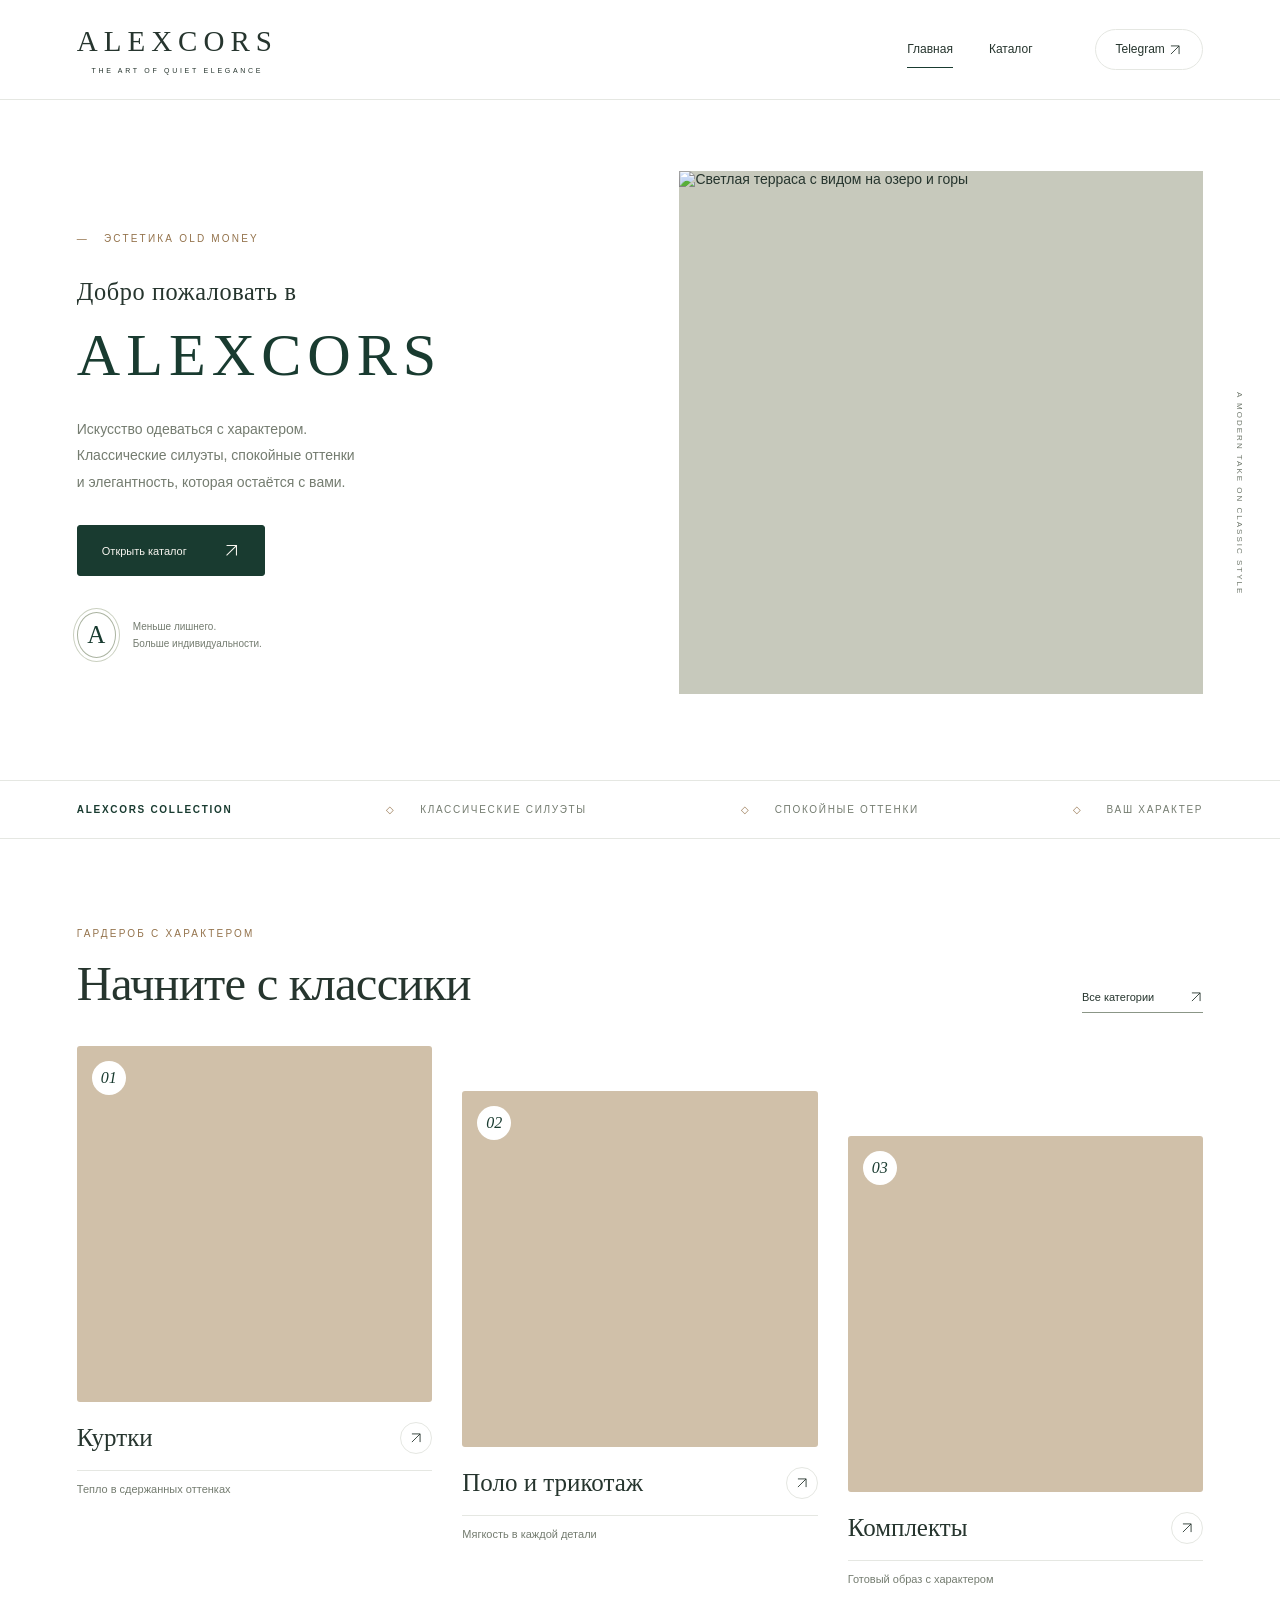
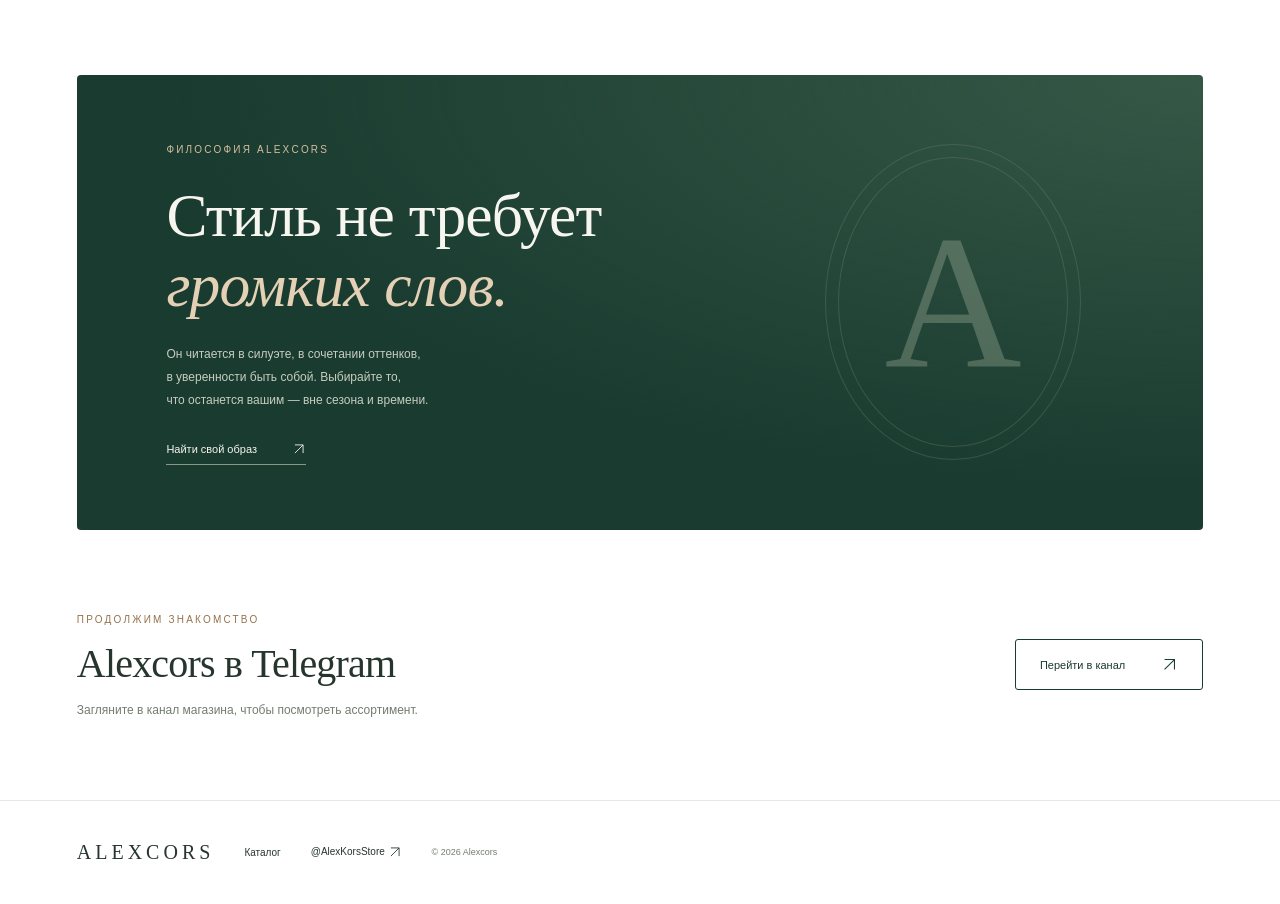
==== index.html @ 7e3880f1 "Add files via upload" ====
<!doctype html><html lang="ru"><head><meta charset="utf-8"><meta name="viewport" content="width=device-width,initial-scale=1"><title>Alexcors</title><meta name="description" content="Alexcors — одежда в эстетике Old Money. Куртки, поло и трикотаж, брюки, комплекты и обувь."><link rel="stylesheet" href="styles.css?v=4"><link rel="icon" href="assets/favicon.svg" type="image/svg+xml"></head><body><svg xmlns="http://www.w3.org/2000/svg" width="0" height="0" aria-hidden="true" focusable="false" style="position:absolute;overflow:hidden"><defs><filter id="photo-sharpen" color-interpolation-filters="sRGB"><feConvolveMatrix order="3" kernelMatrix="0 -0.12 0 -0.12 1.48 -0.12 0 -0.12 0" divisor="1" bias="0" preserveAlpha="true" edgeMode="duplicate"/></filter></defs></svg><header><a class="brand" href="index.html" aria-label="Alexcors — главная">ALEXCORS<small>THE ART OF QUIET ELEGANCE</small></a><nav aria-label="Основная навигация"><a href="index.html" aria-current=page>Главная</a><a href="catalog.html" >Каталог</a><a href="https://t.me/AlexKorsStore" target="_blank" rel="noopener">Telegram <svg class="arrow" viewBox="0 0 24 24" fill="none" aria-hidden="true"><path d="M5 19 19 5M5 5h14v14" stroke="currentColor" stroke-width="1.5"/></svg></a></nav></header><main><section class="hero"><div class="hero-copy"><span class="eyebrow">— &nbsp; ЭСТЕТИКА OLD MONEY</span><h1 class="welcome-title"><span>Добро пожаловать в</span><em>ALEXCORS</em></h1><p>Искусство одеваться с характером.<br>Классические силуэты, спокойные оттенки<br>и элегантность, которая остаётся с вами.</p><a class="button" href="catalog.html">Открыть каталог <svg class="arrow" viewBox="0 0 24 24" fill="none" aria-hidden="true"><path d="M5 19 19 5M5 5h14v14" stroke="currentColor" stroke-width="1.5"/></svg></a><div class="hero-foot"><span class="seal" aria-hidden="true">A</span><span>Меньше лишнего.<br>Больше индивидуальности.</span></div></div><div class="hero-image"><img class="hero-landscape" src="assets/lakeside-terrace.png" alt="Светлая терраса с видом на озеро и горы" fetchpriority="high"></div><span class="vertical" aria-hidden="true">A MODERN TAKE ON CLASSIC STYLE</span></section><div class="style-strip" aria-label="Стиль Alexcors"><span>ALEXCORS COLLECTION</span><span>Классические силуэты</span><span>Спокойные оттенки</span><span>Ваш характер</span></div><section class="section categories"><div class="section-heading"><div><span class="eyebrow">ГАРДЕРОБ С ХАРАКТЕРОМ</span><h2>Начните с классики</h2></div><a class="text-link" href="catalog.html">Все категории <svg class="arrow" viewBox="0 0 24 24" fill="none" aria-hidden="true"><path d="M5 19 19 5M5 5h14v14" stroke="currentColor" stroke-width="1.5"/></svg></a></div><div class="category-grid"><a class="category" href="catalog.html?category=jackets"><div class="category-image"><div class="crop" style="aspect-ratio:447/494"><img src="assets/jackets.jpg" alt="Куртки" loading="lazy" style="width:251.23043%;height:205.26316%;left:-5.36913%;top:-7.28745%"></div></div><div class="category-title"><h3>Куртки</h3><svg class="arrow" viewBox="0 0 24 24" fill="none" aria-hidden="true"><path d="M5 19 19 5M5 5h14v14" stroke="currentColor" stroke-width="1.5"/></svg></div><p>Тепло в сдержанных оттенках</p></a><a class="category" href="catalog.html?category=polos"><div class="category-image"><div class="crop" style="aspect-ratio:231/228"><img src="assets/polos.jpg" alt="Поло и трикотаж" loading="lazy" style="width:306.92641%;height:673.68421%;left:-205.62771%;top:-339.91228%"></div></div><div class="category-title"><h3>Поло и трикотаж</h3><svg class="arrow" viewBox="0 0 24 24" fill="none" aria-hidden="true"><path d="M5 19 19 5M5 5h14v14" stroke="currentColor" stroke-width="1.5"/></svg></div><p>Мягкость в каждой детали</p></a><a class="category" href="catalog.html?category=sets"><div class="category-image"><div class="crop" style="aspect-ratio:231/230"><img src="assets/outfits.jpg" alt="Комплекты" loading="lazy" style="width:306.92641%;height:667.82609%;left:-103.46320%;top:-275.65217%"></div></div><div class="category-title"><h3>Комплекты</h3><svg class="arrow" viewBox="0 0 24 24" fill="none" aria-hidden="true"><path d="M5 19 19 5M5 5h14v14" stroke="currentColor" stroke-width="1.5"/></svg></div><p>Готовый образ с характером</p></a></div></section><section class="manifesto"><span class="eyebrow">ФИЛОСОФИЯ ALEXCORS</span><h2>Стиль не требует<br><em>громких слов.</em></h2><p>Он читается в силуэте, в сочетании оттенков,<br>в уверенности быть собой. Выбирайте то,<br>что останется вашим — вне сезона и времени.</p><a class="text-link" href="catalog.html">Найти свой образ <svg class="arrow" viewBox="0 0 24 24" fill="none" aria-hidden="true"><path d="M5 19 19 5M5 5h14v14" stroke="currentColor" stroke-width="1.5"/></svg></a><div class="monogram" aria-hidden="true">A</div></section><section class="section telegram"><div><span class="eyebrow">ПРОДОЛЖИМ ЗНАКОМСТВО</span><h2>Alexcors в Telegram</h2><p>Загляните в канал магазина, чтобы посмотреть ассортимент.</p></div><a class="button outline" href="https://t.me/AlexKorsStore" target="_blank" rel="noopener">Перейти в канал <svg class="arrow" viewBox="0 0 24 24" fill="none" aria-hidden="true"><path d="M5 19 19 5M5 5h14v14" stroke="currentColor" stroke-width="1.5"/></svg></a></section></main><footer><a class="brand" href="index.html">ALEXCORS</a><a href="catalog.html">Каталог</a><a href="https://t.me/AlexKorsStore" target="_blank" rel="noopener">@AlexKorsStore <svg class="arrow" viewBox="0 0 24 24" fill="none" aria-hidden="true"><path d="M5 19 19 5M5 5h14v14" stroke="currentColor" stroke-width="1.5"/></svg></a><small>© 2026 Alexcors</small></footer></body></html>
---- styles.css ----
:root{--cream:#f7f5ef;--green:#203c31;--ink:#26352e;--muted:#747c70;--line:#d9dacf}*{box-sizing:border-box}html{scroll-behavior:smooth}body{margin:0;background:#fff;color:var(--ink);font:14px Arial,Helvetica,sans-serif}a{color:inherit;text-decoration:none}button,input{font:inherit}a:focus-visible,button:focus-visible,input:focus-visible{outline:2px solid #987844;outline-offset:5px}::selection{background:#d9dfce}h1,h2,h3,p{margin:0}h1,h2,h3{font-family:Georgia,'Times New Roman',serif;font-weight:400}.arrow{width:14px;height:14px;display:inline-block;vertical-align:middle;flex:none}.announcement{background:var(--green);color:#eeeee3;text-align:center;padding:11px 15px;font-size:10px;letter-spacing:1.7px}header{height:114px;padding:0 6%;display:flex;align-items:center;justify-content:space-between;border-bottom:1px solid var(--line)}.brand{font:29px Georgia,serif;letter-spacing:6px}.brand small{display:block;font:7px Arial,sans-serif;letter-spacing:2.7px;margin-top:9px;text-align:center}nav{display:flex;gap:36px;align-items:center;font-size:12px}nav a{padding:11px 0;border-bottom:1px solid transparent}nav a[aria-current],nav a:hover{border-color:var(--green)}nav a:last-child{margin-left:26px}.hero{display:grid;grid-template-columns:1fr 1fr;min-height:650px;position:relative;padding:36px 6% 45px;gap:5%}.hero-copy{align-self:center;padding:37px 0 15px}.eyebrow{font-size:10px;letter-spacing:2.2px;line-height:1.6}.hero h1{font-size:clamp(38px,4.5vw,67px);line-height:1.15;letter-spacing:-1.6px;margin:27px 0 25px}.hero h1 em{font:inherit;letter-spacing:6px}.hero-copy>p{font-size:13px;line-height:1.95;color:var(--muted)}.button{background:var(--green);color:var(--cream);display:inline-flex;align-items:center;justify-content:space-between;gap:44px;min-height:51px;padding:16px 24px;font-size:11px;border:1px solid var(--green);cursor:pointer;transition:background .2s}.button:hover{background:#385544}.hero .button{margin-top:30px}.button .arrow{width:17px;height:17px}.hero-foot{display:flex;gap:17px;align-items:center;margin-top:51px;font-size:10px;line-height:1.7;color:var(--muted)}.seal{border:1px solid #aab3a0;border-radius:50%;width:39px;height:46px;display:grid;place-items:center;font:25px Georgia,serif;color:var(--green);outline:1px solid #cad0c0;outline-offset:3px}.hero-image{position:relative;overflow:hidden;background:#c7c9bc;align-self:center;aspect-ratio:1;display:flex;align-items:center}.hero-image:after{content:'';position:absolute;inset:65% 0 0;background:linear-gradient(transparent,#15291b88);pointer-events:none}.caption{position:absolute;bottom:23px;left:25px;right:25px;display:flex;justify-content:space-between;color:white;z-index:1;font-size:8px;letter-spacing:1.6px}.vertical{position:absolute;right:2.8%;top:43%;writing-mode:vertical-rl;font-size:8px;letter-spacing:2px;color:#6e776b}.crop{position:relative;overflow:hidden;width:100%;flex:none}.crop img{position:absolute;max-width:none;object-fit:fill;display:block}.section{padding:75px 6%}.categories{border-top:1px solid var(--line)}.section-heading{display:flex;justify-content:space-between;align-items:end;margin-bottom:33px;gap:20px}h2{font-size:40px;line-height:1.2;letter-spacing:-.8px}.section-heading h2{margin-top:13px}.text-link{font-size:11px;padding-bottom:8px;border-bottom:1px solid #8b9687;display:inline-flex;gap:35px;align-items:center}.text-link:hover{color:#72806e}.category-grid{display:grid;grid-template-columns:repeat(3,1fr);gap:25px}.category-image,.product-photo{aspect-ratio:1;background:#d0c0a9;overflow:hidden;display:flex;align-items:center}.category-title{display:flex;justify-content:space-between;align-items:center;margin-top:20px}h3{font-size:25px}.category p{font-size:11px;color:var(--muted);margin-top:9px}.category:hover h3{text-decoration:underline;text-underline-offset:5px}.manifesto{background:var(--green);color:var(--cream);padding:70px 10%;position:relative;overflow:hidden}.manifesto .eyebrow{color:#b5bda8}.manifesto h2{font-size:55px;line-height:1.15;margin:22px 0}.manifesto p{color:#c6cdbf;font-size:12px;line-height:1.9}.manifesto .text-link{margin-top:30px}.monogram{position:absolute;right:13%;top:50%;transform:translateY(-50%);border:1px solid #7d8e6c;border-radius:50%;font:190px Georgia,serif;width:230px;height:290px;text-align:center;line-height:290px;color:#bdc6af;outline:1px solid #7d8e6c;outline-offset:12px;opacity:.45}.telegram{display:flex;justify-content:space-between;align-items:center;gap:25px}.telegram h2{font-size:33px;margin:12px 0}.telegram p{color:var(--muted);font-size:12px;line-height:1.7}.outline{background:transparent;color:var(--green)}.outline:hover{background:#eeece4}footer{padding:30px 6%;border-top:1px solid var(--line);display:flex;align-items:center;gap:30px;font-size:10px}footer .brand{font-size:20px;letter-spacing:4px}footer>span{color:var(--muted);margin-right:auto}footer small{color:var(--muted);font-size:9px}.catalog-intro{padding:45px 6% 35px}.breadcrumbs{font-size:10px;color:var(--muted);display:flex;gap:12px;margin-bottom:33px}.catalog-title{display:flex;justify-content:space-between;align-items:end;gap:25px}.catalog-title h1{font-size:54px;margin:13px 0 0;letter-spacing:-1px}.catalog-title>p{max-width:315px;color:var(--muted);font-size:12px;line-height:1.9}.catalog-body{padding:0 6% 70px}.note{background:#eceee5;border-left:2px solid #98a48c;padding:14px 18px;font-size:11px;line-height:1.7;color:#65705f;margin-bottom:30px}.note a{text-decoration:underline;text-underline-offset:3px}.filters{display:flex;flex-wrap:wrap;gap:8px;padding:0 0 25px;border-bottom:1px solid var(--line)}.filters button{padding:10px 16px;min-height:40px;background:transparent;border:1px solid var(--line);color:var(--ink);font-size:11px;cursor:pointer}.filters button[aria-pressed=true]{background:var(--green);border-color:var(--green);color:var(--cream)}.filters button:hover{border-color:var(--green)}.toolbar{display:flex;justify-content:space-between;align-items:center;gap:20px;padding:22px 0;font-size:11px;color:var(--muted)}.search{display:flex;align-items:center;border-bottom:1px solid #a9b19f;width:230px}.search input{border:0;background:none;color:var(--ink);width:100%;padding:9px 5px;min-width:0;font-size:12px}.search .arrow{width:18px;height:18px}.product-grid{display:grid;grid-template-columns:repeat(3,minmax(0,1fr));gap:34px 25px}.product[hidden],[hidden]{display:none!important}.product-type{font-size:9px;letter-spacing:1.3px;color:var(--muted);text-transform:uppercase;margin-top:18px}.product h2{font-size:24px;margin-top:8px;letter-spacing:0}.product-description{color:var(--muted);font-size:11px;margin-top:9px;line-height:1.7}.product-link{display:inline-flex;gap:12px;font-size:10px;margin-top:15px;padding-bottom:6px;border-bottom:1px solid #bcc2b1}.product-link:hover{color:#71816b}#empty{text-align:center;padding:65px 20px}#empty h2{font-size:30px}#empty p{margin:15px;color:var(--muted)}.catalog-end{margin-top:45px;display:flex;align-items:center;justify-content:space-between;border-top:1px solid var(--line);padding-top:27px;gap:20px}.catalog-end p{font-size:12px;line-height:1.7;color:var(--muted)}@media(min-width:1500px){.hero,header,.section,.catalog-intro,.catalog-body,footer{padding-left:max(6%,calc((100vw - 1360px)/2));padding-right:max(6%,calc((100vw - 1360px)/2))}}@media(max-width:850px){header{padding:0 5%;height:95px}nav{gap:20px}nav a:last-child{margin-left:0}.hero{padding:25px 5% 35px;gap:5%;min-height:570px}.hero-copy{padding-top:20px}.hero h1{font-size:40px}.hero-foot{margin-top:35px}.section{padding:55px 5%}.category-grid{gap:18px}.category-title h3{font-size:22px}.monogram{right:9%;font-size:140px;width:175px;height:235px;line-height:235px}.manifesto{padding:55px 6%}.manifesto h2{font-size:45px}.product-grid{gap:30px 18px}.catalog-title h1{font-size:43px}footer{flex-wrap:wrap;gap:20px}footer>span{display:none}}@media(max-width:600px){.announcement{font-size:8px;letter-spacing:1.1px;padding:10px}header{height:auto;padding:23px 6% 17px;flex-direction:column;gap:20px}.brand{font-size:26px;letter-spacing:5px}.brand small{font-size:6px}nav{width:100%;justify-content:center;gap:35px;font-size:11px}nav a{padding:5px 0}.hero{display:flex;flex-direction:column;padding:31px 6% 25px;gap:29px;min-height:0}.hero-copy{align-self:start;padding:0}.hero .eyebrow{font-size:8px;letter-spacing:1.8px}.hero h1{font-size:clamp(34px,10vw,43px);letter-spacing:-1.3px;margin:21px 0}.hero-copy>p{font-size:12px;line-height:1.85}.hero .button{margin-top:24px}.hero-foot{display:none}.hero-image{width:100%}.caption{bottom:18px;left:16px;right:16px;font-size:7px;letter-spacing:1px}.vertical{display:none}.section{padding:44px 6%}.section-heading{align-items:start;gap:16px}.section-heading h2{font-size:30px}.section-heading .text-link{font-size:9px;gap:9px;white-space:nowrap;margin-top:28px}.eyebrow{font-size:8px;letter-spacing:1.5px}.category-grid{grid-template-columns:1fr;gap:29px}.category-title{margin-top:14px}.category-title h3{font-size:26px}.category p{margin-top:5px}.manifesto{padding:48px 6%}.manifesto h2{font-size:39px}.monogram{right:-65px;opacity:.13;width:200px;pointer-events:none}.manifesto p,.manifesto h2,.manifesto .text-link{position:relative;z-index:1}.telegram{flex-direction:column;align-items:start}.telegram h2{font-size:29px}.telegram .button{margin-top:3px}footer{padding:28px 6%;gap:20px 24px}footer .brand{width:100%;font-size:23px}footer small{width:100%;padding-top:4px}.catalog-intro{padding:26px 6%}.breadcrumbs{margin-bottom:26px}.catalog-title{display:block}.catalog-title h1{font-size:42px}.catalog-title>p{margin-top:17px;font-size:11px}.catalog-body{padding:0 6% 42px}.note{font-size:10px;padding:12px}.filters{gap:7px;padding-bottom:21px}.filters button{padding:9px 12px;font-size:10px;min-height:38px}.toolbar{gap:10px}.search{width:165px}.product-grid{grid-template-columns:repeat(2,minmax(0,1fr));gap:25px 14px}.product-type{font-size:7px;letter-spacing:.7px;margin-top:13px}.product h2{font-size:20px;line-height:1.15}.product-description{font-size:10px}.product-link{font-size:9px;gap:5px;line-height:1.5}.catalog-end{display:block}.catalog-end .button{margin-top:20px}#empty{padding:40px 0}#empty h2{font-size:25px}}@media(prefers-reduced-motion:reduce){html{scroll-behavior:auto}*{transition:none!important}}

/* Gentle display sharpening for the low-resolution source photographs. */
.crop img{filter:url(#photo-sharpen)}

/* Editorial collection design. */
:root{--accent:#94734c;--line:#e5e7e2;--green:#193b30}
header{height:100px}nav a:last-child{border:1px solid var(--line);border-radius:30px;padding:12px 20px}
.hero{padding-top:50px;padding-bottom:65px;gap:7%;min-height:680px}
.hero h1{font-size:clamp(48px,5.8vw,84px);line-height:1.04;letter-spacing:-3px;margin:30px 0}
.hero h1 em{display:block;color:var(--accent);font-style:italic;letter-spacing:-3px}
.hero-copy>p{font-size:14px;line-height:1.9}.eyebrow{color:var(--accent)}
.hero-image{border-radius:48% 48% 3px 3px;outline:1px solid #d5dace;outline-offset:10px}
.hero-foot{margin-top:36px}.button{border-radius:3px;gap:36px}.button .arrow{transition:transform .2s}.button:hover .arrow{transform:translate(3px,-3px)}
.style-strip{display:flex;justify-content:space-between;gap:24px;padding:23px 6%;border-block:1px solid var(--line);font-size:10px;letter-spacing:1.7px;text-transform:uppercase;color:var(--muted)}
.style-strip span:first-child{color:var(--green);font-weight:700}.style-strip span+span:before{content:'◇';color:var(--accent);margin-right:24px}
.categories{border-top:0;padding-top:85px;padding-bottom:90px}.section-heading h2{font-size:clamp(32px,3.8vw,54px)}
.category-grid{gap:30px;counter-reset:category}.category{counter-increment:category;position:relative}.category-image{border-radius:3px}
.category:before{content:'0' counter(category);position:absolute;top:15px;left:15px;z-index:1;background:white;color:var(--green);width:34px;height:34px;display:grid;place-items:center;font:italic 16px Georgia,serif;border-radius:50%}
.category-title{border-bottom:1px solid var(--line);padding-bottom:16px}.category-title>.arrow{width:32px;height:32px;padding:8px;border:1px solid var(--line);border-radius:50%;transition:background .2s,color .2s}.category:hover .category-title>.arrow{background:var(--green);color:white}.category p{margin-top:12px}
.manifesto{margin:0 6%;border-radius:4px;padding:65px 7%;background:radial-gradient(ellipse at top right,#365846,transparent 65%),var(--green)}.manifesto h2{font-size:clamp(39px,4.8vw,67px)}.manifesto .eyebrow{color:#d5bea0}.manifesto h2 em{color:#e3d0b5}.monogram{right:12%;opacity:.3}
.telegram{padding-top:80px;padding-bottom:80px}.telegram h2{font-size:40px}footer{padding-top:40px;padding-bottom:40px}
.catalog-intro{padding-top:55px;padding-bottom:40px}.catalog-title h1{font-size:clamp(42px,5vw,68px)}.catalog-title .eyebrow{color:var(--accent)}
.filters{gap:10px}.filters button{border-radius:24px;padding:11px 19px}.note{background:#f5f6f2;border-left-color:var(--accent);border-radius:0 5px 5px 0}
.product-photo{border-radius:4px}.product{padding-bottom:20px;border-bottom:1px solid var(--line)}.product h2{font-size:25px}.product-type{color:var(--accent);margin-top:20px}.product-grid{gap:36px 26px}
@media(min-width:900px){.category:nth-child(2){margin-top:45px}.category:nth-child(3){margin-top:90px}}
@media(max-width:850px){.hero{min-height:570px;gap:6%}.hero h1{font-size:54px}.style-strip{flex-wrap:wrap;justify-content:center;gap:16px}.style-strip span+span:before{margin-right:16px}.manifesto{margin:0 5%}.monogram{right:7%}.product-grid{gap:28px 18px}}
@media(max-width:600px){header{height:auto}.hero{min-height:0;padding:36px 6% 40px;gap:40px}.hero h1{font-size:clamp(46px,12vw,66px);letter-spacing:-2px}.hero h1 em{letter-spacing:-2px}.hero-copy>p{font-size:12px}.hero-image{width:94%;outline-offset:7px}.style-strip{padding:18px 6%;font-size:8px;letter-spacing:.8px;gap:12px}.style-strip span:first-child{width:100%;text-align:center}.style-strip span+span:before{display:none}.categories{padding-top:45px;padding-bottom:45px}.category-grid{gap:32px}.manifesto{margin:0 4%;padding:40px 6%}.manifesto h2{font-size:38px}.monogram{right:-65px;opacity:.13}.telegram{padding-top:45px;padding-bottom:45px}.telegram h2{font-size:31px}.catalog-intro{padding-top:28px}.filters{gap:7px}.filters button{padding:10px 12px}.product-grid{gap:25px 14px}.product h2{font-size:20px}.product-type{margin-top:14px}.product{padding-bottom:16px}nav a:last-child{padding:8px 12px}}
@media(prefers-reduced-motion:reduce){.button .arrow,.category-title>.arrow{transition:none}}

/* Welcome heading: a quiet introduction above the brand name. */
.hero .welcome-title{margin:28px 0 30px;line-height:1.1;letter-spacing:0}
.hero .welcome-title span{display:block;font:400 clamp(18px,1.9vw,26px)/1.4 Arial,Helvetica,sans-serif;letter-spacing:.02em;margin-bottom:14px;color:var(--ink)}
.hero .welcome-title em{display:block;font:400 clamp(58px,6.4vw,94px)/1.05 'Baskerville','Palatino Linotype',Palatino,Georgia,serif;letter-spacing:-.035em;color:var(--green)}
@media(max-width:600px){.hero .welcome-title{margin:24px 0}.hero .welcome-title span{font-size:18px;margin-bottom:10px}.hero .welcome-title em{font-size:clamp(52px,14vw,76px)}}

/* Match the welcome heading to the header wordmark. */
.hero .welcome-title span{font-family:Georgia,'Times New Roman',serif;letter-spacing:.025em}
.hero .welcome-title em{font-family:Georgia,'Times New Roman',serif;font-style:normal;font-size:clamp(40px,4.7vw,69px);letter-spacing:6px}
.hero-image{border-radius:0;outline:none;outline-offset:0}
.hero-image:after{display:none}
.hero-landscape{display:block;width:100%;height:100%;object-fit:cover}
@media(max-width:600px){.hero-image{width:100%}.hero .welcome-title em{font-size:clamp(32px,8.6vw,51px);letter-spacing:4px}}
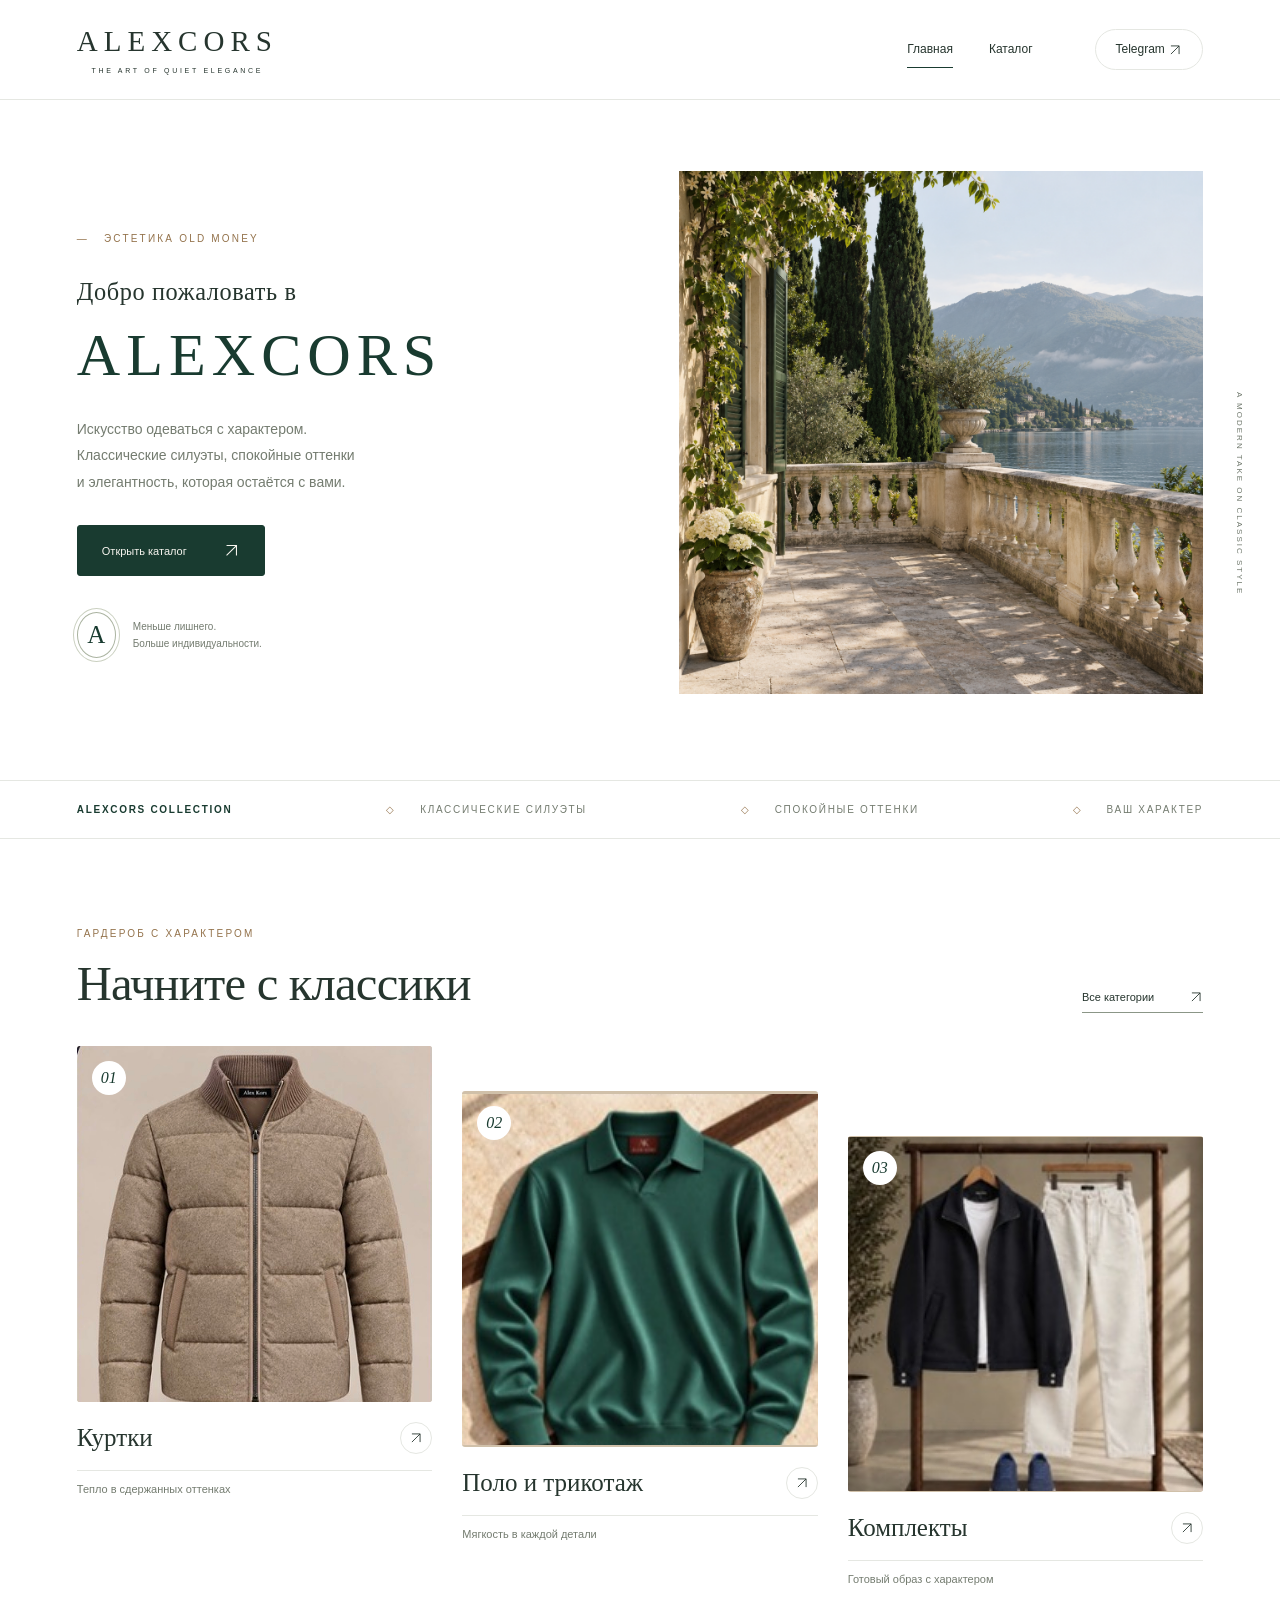
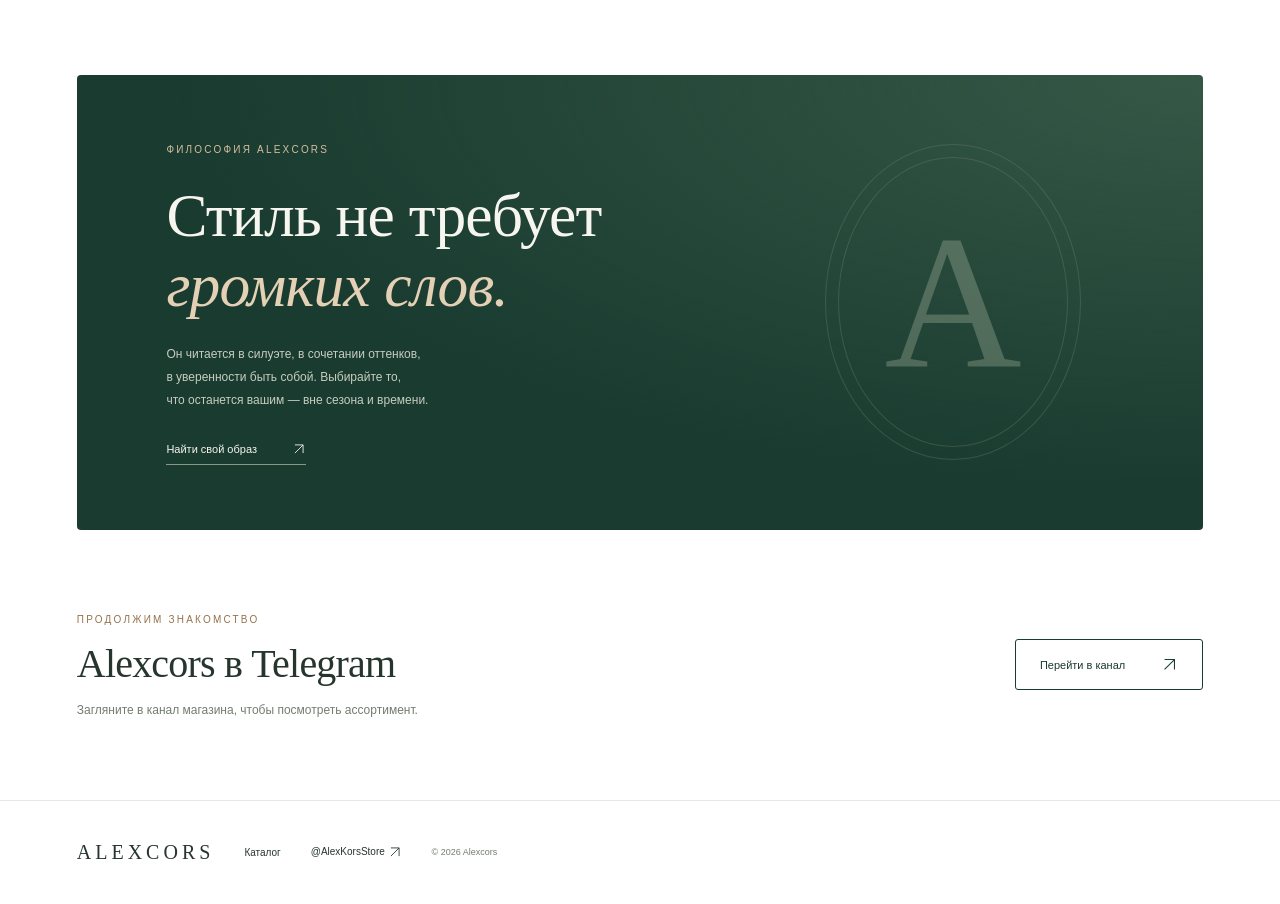
==== commit fe18bf0d: "Add files via upload" ====
--- a/index.html
+++ b/index.html
@@ -1 +1 @@
-<!doctype html><html lang="ru"><head><meta charset="utf-8"><meta name="viewport" content="width=device-width,initial-scale=1"><title>Alexcors</title><meta name="description" content="Alexcors — одежда в эстетике Old Money. Куртки, поло и трикотаж, брюки, комплекты и обувь."><link rel="stylesheet" href="styles.css?v=4"><link rel="icon" href="assets/favicon.svg" type="image/svg+xml"></head><body><svg xmlns="http://www.w3.org/2000/svg" width="0" height="0" aria-hidden="true" focusable="false" style="position:absolute;overflow:hidden"><defs><filter id="photo-sharpen" color-interpolation-filters="sRGB"><feConvolveMatrix order="3" kernelMatrix="0 -0.12 0 -0.12 1.48 -0.12 0 -0.12 0" divisor="1" bias="0" preserveAlpha="true" edgeMode="duplicate"/></filter></defs></svg><header><a class="brand" href="index.html" aria-label="Alexcors — главная">ALEXCORS<small>THE ART OF QUIET ELEGANCE</small></a><nav aria-label="Основная навигация"><a href="index.html" aria-current=page>Главная</a><a href="catalog.html" >Каталог</a><a href="https://t.me/AlexKorsStore" target="_blank" rel="noopener">Telegram <svg class="arrow" viewBox="0 0 24 24" fill="none" aria-hidden="true"><path d="M5 19 19 5M5 5h14v14" stroke="currentColor" stroke-width="1.5"/></svg></a></nav></header><main><section class="hero"><div class="hero-copy"><span class="eyebrow">— &nbsp; ЭСТЕТИКА OLD MONEY</span><h1 class="welcome-title"><span>Добро пожаловать в</span><em>ALEXCORS</em></h1><p>Искусство одеваться с характером.<br>Классические силуэты, спокойные оттенки<br>и элегантность, которая остаётся с вами.</p><a class="button" href="catalog.html">Открыть каталог <svg class="arrow" viewBox="0 0 24 24" fill="none" aria-hidden="true"><path d="M5 19 19 5M5 5h14v14" stroke="currentColor" stroke-width="1.5"/></svg></a><div class="hero-foot"><span class="seal" aria-hidden="true">A</span><span>Меньше лишнего.<br>Больше индивидуальности.</span></div></div><div class="hero-image"><img class="hero-landscape" src="assets/lakeside-terrace.png" alt="Светлая терраса с видом на озеро и горы" fetchpriority="high"></div><span class="vertical" aria-hidden="true">A MODERN TAKE ON CLASSIC STYLE</span></section><div class="style-strip" aria-label="Стиль Alexcors"><span>ALEXCORS COLLECTION</span><span>Классические силуэты</span><span>Спокойные оттенки</span><span>Ваш характер</span></div><section class="section categories"><div class="section-heading"><div><span class="eyebrow">ГАРДЕРОБ С ХАРАКТЕРОМ</span><h2>Начните с классики</h2></div><a class="text-link" href="catalog.html">Все категории <svg class="arrow" viewBox="0 0 24 24" fill="none" aria-hidden="true"><path d="M5 19 19 5M5 5h14v14" stroke="currentColor" stroke-width="1.5"/></svg></a></div><div class="category-grid"><a class="category" href="catalog.html?category=jackets"><div class="category-image"><div class="crop" style="aspect-ratio:447/494"><img src="assets/jackets.jpg" alt="Куртки" loading="lazy" style="width:251.23043%;height:205.26316%;left:-5.36913%;top:-7.28745%"></div></div><div class="category-title"><h3>Куртки</h3><svg class="arrow" viewBox="0 0 24 24" fill="none" aria-hidden="true"><path d="M5 19 19 5M5 5h14v14" stroke="currentColor" stroke-width="1.5"/></svg></div><p>Тепло в сдержанных оттенках</p></a><a class="category" href="catalog.html?category=polos"><div class="category-image"><div class="crop" style="aspect-ratio:231/228"><img src="assets/polos.jpg" alt="Поло и трикотаж" loading="lazy" style="width:306.92641%;height:673.68421%;left:-205.62771%;top:-339.91228%"></div></div><div class="category-title"><h3>Поло и трикотаж</h3><svg class="arrow" viewBox="0 0 24 24" fill="none" aria-hidden="true"><path d="M5 19 19 5M5 5h14v14" stroke="currentColor" stroke-width="1.5"/></svg></div><p>Мягкость в каждой детали</p></a><a class="category" href="catalog.html?category=sets"><div class="category-image"><div class="crop" style="aspect-ratio:231/230"><img src="assets/outfits.jpg" alt="Комплекты" loading="lazy" style="width:306.92641%;height:667.82609%;left:-103.46320%;top:-275.65217%"></div></div><div class="category-title"><h3>Комплекты</h3><svg class="arrow" viewBox="0 0 24 24" fill="none" aria-hidden="true"><path d="M5 19 19 5M5 5h14v14" stroke="currentColor" stroke-width="1.5"/></svg></div><p>Готовый образ с характером</p></a></div></section><section class="manifesto"><span class="eyebrow">ФИЛОСОФИЯ ALEXCORS</span><h2>Стиль не требует<br><em>громких слов.</em></h2><p>Он читается в силуэте, в сочетании оттенков,<br>в уверенности быть собой. Выбирайте то,<br>что останется вашим — вне сезона и времени.</p><a class="text-link" href="catalog.html">Найти свой образ <svg class="arrow" viewBox="0 0 24 24" fill="none" aria-hidden="true"><path d="M5 19 19 5M5 5h14v14" stroke="currentColor" stroke-width="1.5"/></svg></a><div class="monogram" aria-hidden="true">A</div></section><section class="section telegram"><div><span class="eyebrow">ПРОДОЛЖИМ ЗНАКОМСТВО</span><h2>Alexcors в Telegram</h2><p>Загляните в канал магазина, чтобы посмотреть ассортимент.</p></div><a class="button outline" href="https://t.me/AlexKorsStore" target="_blank" rel="noopener">Перейти в канал <svg class="arrow" viewBox="0 0 24 24" fill="none" aria-hidden="true"><path d="M5 19 19 5M5 5h14v14" stroke="currentColor" stroke-width="1.5"/></svg></a></section></main><footer><a class="brand" href="index.html">ALEXCORS</a><a href="catalog.html">Каталог</a><a href="https://t.me/AlexKorsStore" target="_blank" rel="noopener">@AlexKorsStore <svg class="arrow" viewBox="0 0 24 24" fill="none" aria-hidden="true"><path d="M5 19 19 5M5 5h14v14" stroke="currentColor" stroke-width="1.5"/></svg></a><small>© 2026 Alexcors</small></footer></body></html>+<!doctype html><html lang="ru"><head><meta charset="utf-8"><meta name="viewport" content="width=device-width,initial-scale=1"><title>Alexcors</title><meta name="description" content="Alexcors — одежда в эстетике Old Money. Куртки, поло и трикотаж, брюки, комплекты и обувь."><link rel="stylesheet" href="styles.css?v=4"><link rel="icon" href="favicon.svg" type="image/svg+xml"></head><body><svg xmlns="http://www.w3.org/2000/svg" width="0" height="0" aria-hidden="true" focusable="false" style="position:absolute;overflow:hidden"><defs><filter id="photo-sharpen" color-interpolation-filters="sRGB"><feConvolveMatrix order="3" kernelMatrix="0 -0.12 0 -0.12 1.48 -0.12 0 -0.12 0" divisor="1" bias="0" preserveAlpha="true" edgeMode="duplicate"/></filter></defs></svg><header><a class="brand" href="index.html" aria-label="Alexcors — главная">ALEXCORS<small>THE ART OF QUIET ELEGANCE</small></a><nav aria-label="Основная навигация"><a href="index.html" aria-current=page>Главная</a><a href="catalog.html" >Каталог</a><a href="https://t.me/AlexKorsStore" target="_blank" rel="noopener">Telegram <svg class="arrow" viewBox="0 0 24 24" fill="none" aria-hidden="true"><path d="M5 19 19 5M5 5h14v14" stroke="currentColor" stroke-width="1.5"/></svg></a></nav></header><main><section class="hero"><div class="hero-copy"><span class="eyebrow">— &nbsp; ЭСТЕТИКА OLD MONEY</span><h1 class="welcome-title"><span>Добро пожаловать в</span><em>ALEXCORS</em></h1><p>Искусство одеваться с характером.<br>Классические силуэты, спокойные оттенки<br>и элегантность, которая остаётся с вами.</p><a class="button" href="catalog.html">Открыть каталог <svg class="arrow" viewBox="0 0 24 24" fill="none" aria-hidden="true"><path d="M5 19 19 5M5 5h14v14" stroke="currentColor" stroke-width="1.5"/></svg></a><div class="hero-foot"><span class="seal" aria-hidden="true">A</span><span>Меньше лишнего.<br>Больше индивидуальности.</span></div></div><div class="hero-image"><img class="hero-landscape" src="lakeside-terrace.png" alt="Светлая терраса с видом на озеро и горы" fetchpriority="high"></div><span class="vertical" aria-hidden="true">A MODERN TAKE ON CLASSIC STYLE</span></section><div class="style-strip" aria-label="Стиль Alexcors"><span>ALEXCORS COLLECTION</span><span>Классические силуэты</span><span>Спокойные оттенки</span><span>Ваш характер</span></div><section class="section categories"><div class="section-heading"><div><span class="eyebrow">ГАРДЕРОБ С ХАРАКТЕРОМ</span><h2>Начните с классики</h2></div><a class="text-link" href="catalog.html">Все категории <svg class="arrow" viewBox="0 0 24 24" fill="none" aria-hidden="true"><path d="M5 19 19 5M5 5h14v14" stroke="currentColor" stroke-width="1.5"/></svg></a></div><div class="category-grid"><a class="category" href="catalog.html?category=jackets"><div class="category-image"><div class="crop" style="aspect-ratio:447/494"><img src="jackets.jpg" alt="Куртки" loading="lazy" style="width:251.23043%;height:205.26316%;left:-5.36913%;top:-7.28745%"></div></div><div class="category-title"><h3>Куртки</h3><svg class="arrow" viewBox="0 0 24 24" fill="none" aria-hidden="true"><path d="M5 19 19 5M5 5h14v14" stroke="currentColor" stroke-width="1.5"/></svg></div><p>Тепло в сдержанных оттенках</p></a><a class="category" href="catalog.html?category=polos"><div class="category-image"><div class="crop" style="aspect-ratio:231/228"><img src="polos.jpg" alt="Поло и трикотаж" loading="lazy" style="width:306.92641%;height:673.68421%;left:-205.62771%;top:-339.91228%"></div></div><div class="category-title"><h3>Поло и трикотаж</h3><svg class="arrow" viewBox="0 0 24 24" fill="none" aria-hidden="true"><path d="M5 19 19 5M5 5h14v14" stroke="currentColor" stroke-width="1.5"/></svg></div><p>Мягкость в каждой детали</p></a><a class="category" href="catalog.html?category=sets"><div class="category-image"><div class="crop" style="aspect-ratio:231/230"><img src="outfits.jpg" alt="Комплекты" loading="lazy" style="width:306.92641%;height:667.82609%;left:-103.46320%;top:-275.65217%"></div></div><div class="category-title"><h3>Комплекты</h3><svg class="arrow" viewBox="0 0 24 24" fill="none" aria-hidden="true"><path d="M5 19 19 5M5 5h14v14" stroke="currentColor" stroke-width="1.5"/></svg></div><p>Готовый образ с характером</p></a></div></section><section class="manifesto"><span class="eyebrow">ФИЛОСОФИЯ ALEXCORS</span><h2>Стиль не требует<br><em>громких слов.</em></h2><p>Он читается в силуэте, в сочетании оттенков,<br>в уверенности быть собой. Выбирайте то,<br>что останется вашим — вне сезона и времени.</p><a class="text-link" href="catalog.html">Найти свой образ <svg class="arrow" viewBox="0 0 24 24" fill="none" aria-hidden="true"><path d="M5 19 19 5M5 5h14v14" stroke="currentColor" stroke-width="1.5"/></svg></a><div class="monogram" aria-hidden="true">A</div></section><section class="section telegram"><div><span class="eyebrow">ПРОДОЛЖИМ ЗНАКОМСТВО</span><h2>Alexcors в Telegram</h2><p>Загляните в канал магазина, чтобы посмотреть ассортимент.</p></div><a class="button outline" href="https://t.me/AlexKorsStore" target="_blank" rel="noopener">Перейти в канал <svg class="arrow" viewBox="0 0 24 24" fill="none" aria-hidden="true"><path d="M5 19 19 5M5 5h14v14" stroke="currentColor" stroke-width="1.5"/></svg></a></section></main><footer><a class="brand" href="index.html">ALEXCORS</a><a href="catalog.html">Каталог</a><a href="https://t.me/AlexKorsStore" target="_blank" rel="noopener">@AlexKorsStore <svg class="arrow" viewBox="0 0 24 24" fill="none" aria-hidden="true"><path d="M5 19 19 5M5 5h14v14" stroke="currentColor" stroke-width="1.5"/></svg></a><small>© 2026 Alexcors</small></footer></body></html>
